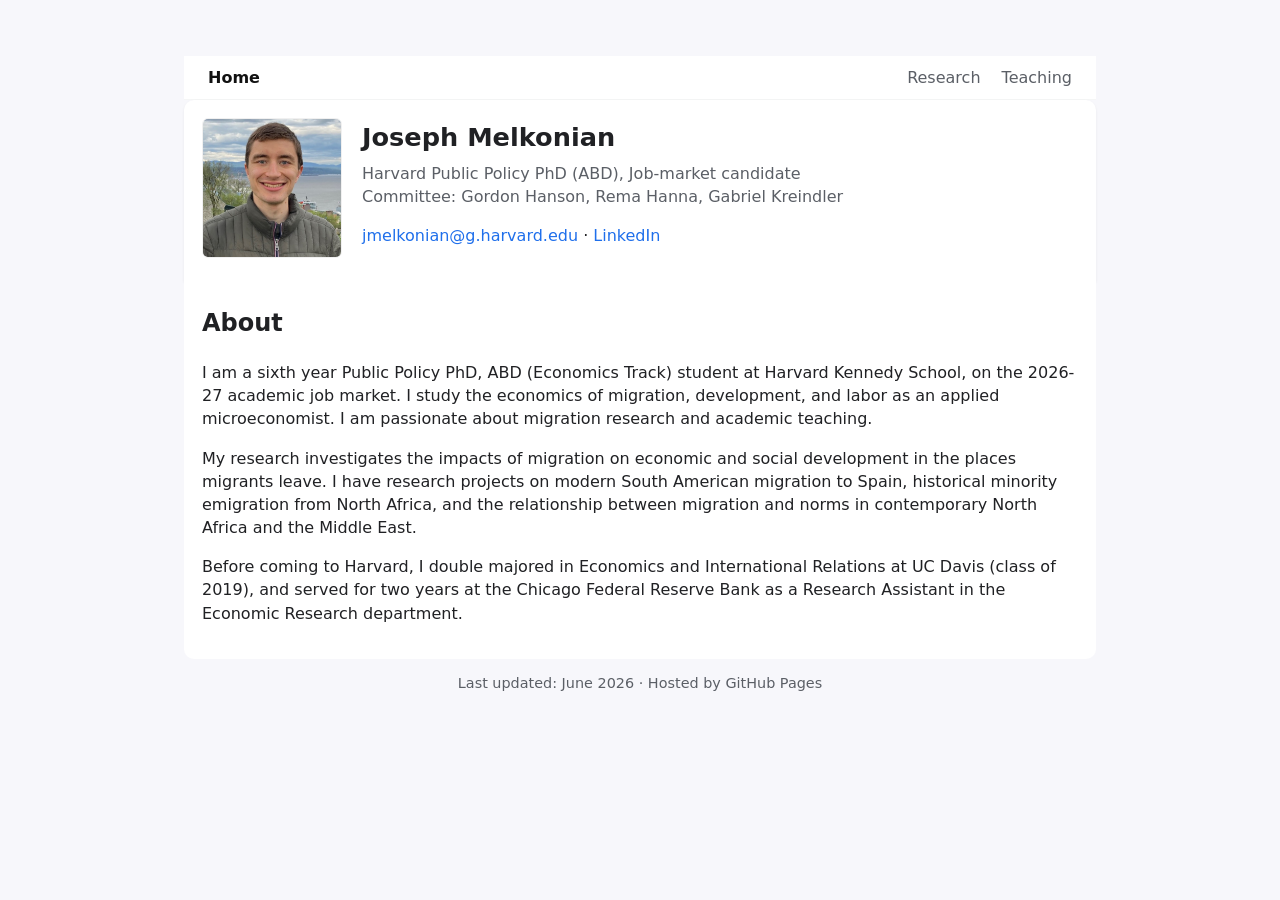
==== index.html @ ad6449de "Update brand link text to 'Home'" ====
<!doctype html>
<html lang="en">
<head>
  <meta charset="utf-8" />
  <meta name="viewport" content="width=device-width, initial-scale=1" />
  <title>Joseph Melkonian</title>
  <link rel="stylesheet" href="css/styles.css">
</head>
<body>
  <main class="container">
    <header class="site-header">
      <div class="header-inner">
        <a class="brand" href="index.html">Home</a> 
        <nav class="site-nav">
          <a href="research.html">Research</a>
          <a href="teaching.html">Teaching</a>
          <!-- <a href="melkonian_resume_late_may2026.pdf" target="_blank" rel="noopener">CV</a> -->
        </nav>
      </div>
    </header>
    <header class="profile-header">
      <div class="photo">
        <img src="images/melkonian_headshot.JPG" alt="Profile photo: Joseph Melkonian">
      </div>
      <div class="intro">
        <h1>Joseph Melkonian</h1> 
        <p class="title">Harvard Public Policy PhD (ABD), Job-market candidate
          <br> Committee: Gordon Hanson, Rema Hanna, Gabriel Kreindler </p>
        <p class="contact">
          <a href="mailto:jmelkonian@g.harvard.edu">jmelkonian@g.harvard.edu</a> <!-- · <a href="melkonian_resume_late_may2026.pdf" target="_blank" rel="noopener">CV (PDF)</a> --> · <a href="https://www.linkedin.com/in/joseph-melkonian/">LinkedIn</a>
        </p>
      </div>
    </header>

    <section >
        <h2>About</h2>
        <p>
            I am a sixth year Public Policy PhD, ABD (Economics Track) student at Harvard Kennedy School, on the 2026-27 academic job market. 
            I study the economics of migration, development, and labor as an applied microeconomist. I am passionate about migration research and academic teaching. 
            
        </p>

        <p>
            My research investigates the impacts of migration on economic and social development in the places migrants leave. I have research projects on modern South American migration to Spain, 
            historical minority emigration from North Africa, and the relationship between migration and norms in contemporary North Africa and the Middle East. 
            
            <!-- comment For my job market paper I analyze international census and labor force survey microdata to study the impact of a recession in a migrant destination country (Spain) 
            on development in a migrant sending country (Ecuador); I find the recession propagates to migrant origin regions through return migration. -->
        </p>

        <!-- <p>
            I twice taught an original sophomore tutorial at Harvard College on the Economics of Migration in the Middle East and North Africa, 
            developing student research and writing skills while introducing undergraduates to economic migration research. 
            I thrice served as a Teaching Fellow and Lead Proctor for Intermediate Microeconomics (ECON 1010A), 
            innovating new protocols to support testing integrity for classes of nearly three hundred students.
        </p> -->

        <p>
            Before coming to Harvard, I double majored in Economics and International Relations at UC Davis (class of 2019), 
            and served for two years at the Chicago Federal Reserve Bank as a Research Assistant in the Economic Research department. 
            <!-- comment 's Insurance Initiative. !-->  
        </p>

        <!-- <ul class="quick-links">
          <li><a href="research.html">Research Experience</a></li>
          <li><a href="teaching.html">Teaching Experience</a></li>
        </ul> -->

    </section>

    <footer class="foot">
      <p>Last updated: June 2026 · Hosted by GitHub Pages</p>
    </footer>
  </main>
</body>
</html>
---- css/styles.css ----
:root{
  --bg:#f7f7fb;
  --card:#ffffff;
  --muted:#5b5f66;
  --accent:#1f6feb;
  --max-width:960px;
}
*{box-sizing:border-box}
body{font-family:system-ui,-apple-system,Segoe UI,Roboto,'Helvetica Neue',Arial;line-height:1.45;margin:0;background:var(--bg);color:#202124}
.container{max-width:var(--max-width);margin:32px auto;padding:24px}
.profile-header{display:flex;gap:20px;align-items:center;padding:18px;background:var(--card);border-radius:10px 10px 0 0;box-shadow:0 1px 3px rgba(16,24,40,0.06);margin-bottom:0}
.profile-header + section{border-radius:0 0 10px 10px;box-shadow:none;padding-top:4px}
.photo img{width:140px;height:140px;object-fit:cover;border-radius:6px;border:1px solid rgba(0,0,0,0.06)}
.intro h1{margin:0;font-size:1.6rem}
.intro .title{color:var(--muted);margin-top:6px}
.contact a{color:var(--accent);text-decoration:none}

h3 {
  margin-top: 0;
  font-weight: 600;
}

.content-grid{display:grid;grid-template-columns:1fr 280px;gap:20px;margin-top:18px}
section, aside{background:var(--card);padding:18px;border-radius:10px;box-shadow:0 1px 2px rgba(16,24,40,0.04)}
aside h3{margin-top:0}

.foot{text-align:center;color:var(--muted);font-size:0.9rem;margin-top:14px}

@media (max-width:820px){
  .content-grid{grid-template-columns:1fr}
  .profile-header{flex-direction:row}
  .photo img{width:110px;height:110px}
}

/* Site header */
.site-header{background:var(--card);border-bottom:1px solid rgba(16,24,40,0.04);padding:10px 0}
.site-header .header-inner{max-width:var(--max-width);margin:0 auto;display:flex;align-items:center;justify-content:space-between;padding:0 24px}
.site-header .brand{font-weight:700;color:#111;text-decoration:none}
.site-nav a{margin-left:16px;color:var(--muted);text-decoration:none;font-weight:500}
.site-nav a:hover{color:var(--accent)}

.meta{color:var(--muted);font-size:0.95rem;margin-top:0}

.course{margin-bottom:24px}
.course:last-child{margin-bottom:0}

@media (max-width:600px){
  .site-header .header-inner{flex-direction:column;align-items:flex-start;gap:8px}
  .site-nav a{margin-left:0;margin-right:12px}
}
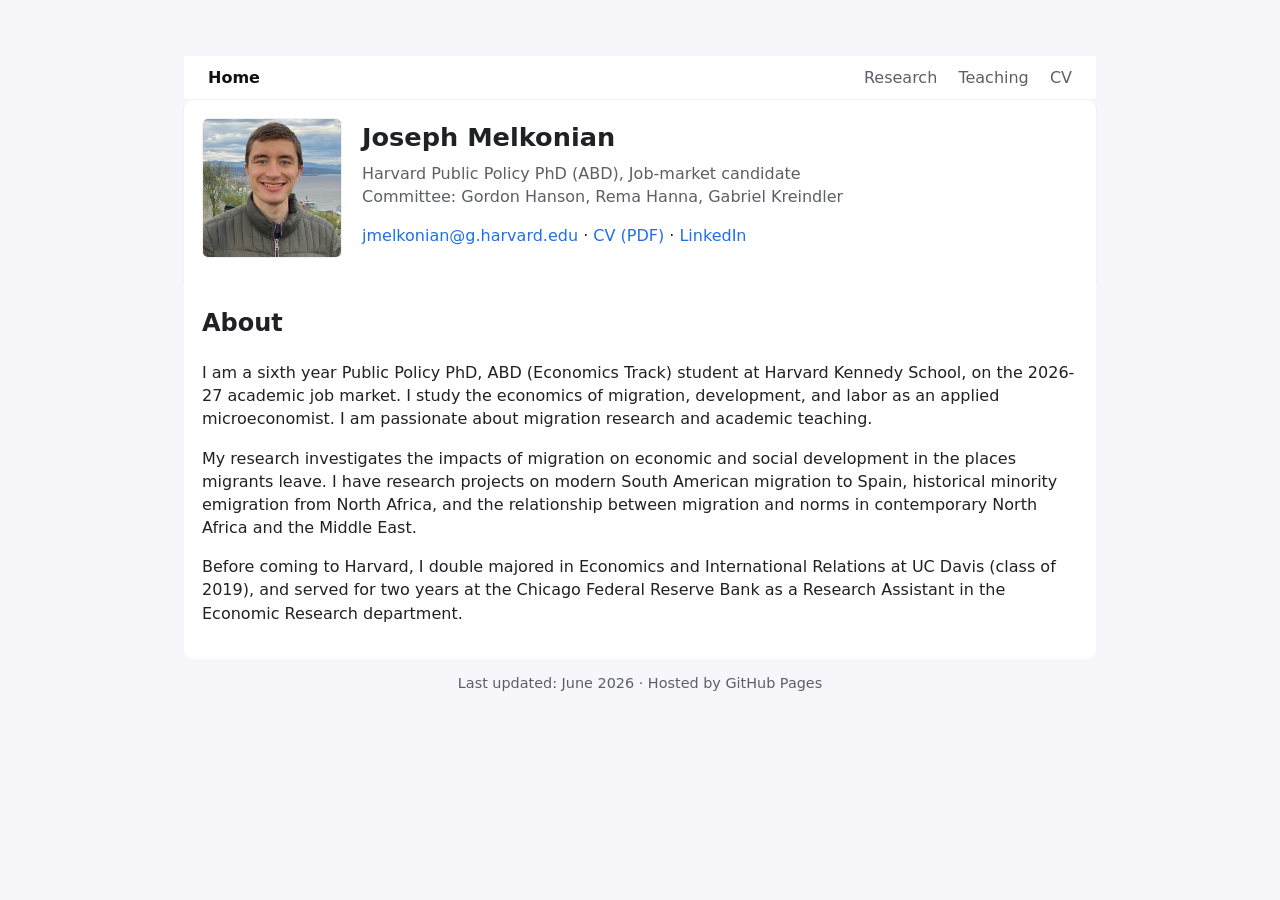
==== commit 5dcfae3f: "Update CV link and email section in index.html" ====
--- a/index.html
+++ b/index.html
@@ -14,7 +14,7 @@
         <nav class="site-nav">
           <a href="research.html">Research</a>
           <a href="teaching.html">Teaching</a>
-          <!-- <a href="melkonian_resume_late_may2026.pdf" target="_blank" rel="noopener">CV</a> -->
+          <a href="melkonian_cv_aug_2026.pdf" target="_blank" rel="noopener">CV</a>
         </nav>
       </div>
     </header>
@@ -27,7 +27,7 @@
         <p class="title">Harvard Public Policy PhD (ABD), Job-market candidate
           <br> Committee: Gordon Hanson, Rema Hanna, Gabriel Kreindler </p>
         <p class="contact">
-          <a href="mailto:jmelkonian@g.harvard.edu">jmelkonian@g.harvard.edu</a> <!-- · <a href="melkonian_resume_late_may2026.pdf" target="_blank" rel="noopener">CV (PDF)</a> --> · <a href="https://www.linkedin.com/in/joseph-melkonian/">LinkedIn</a>
+          <a href="mailto:jmelkonian@g.harvard.edu">jmelkonian@g.harvard.edu</a> · <a href="melkonian_cv_aug_2026.pdf" target="_blank" rel="noopener">CV (PDF)</a> · <a href="https://www.linkedin.com/in/joseph-melkonian/">LinkedIn</a>
         </p>
       </div>
     </header>
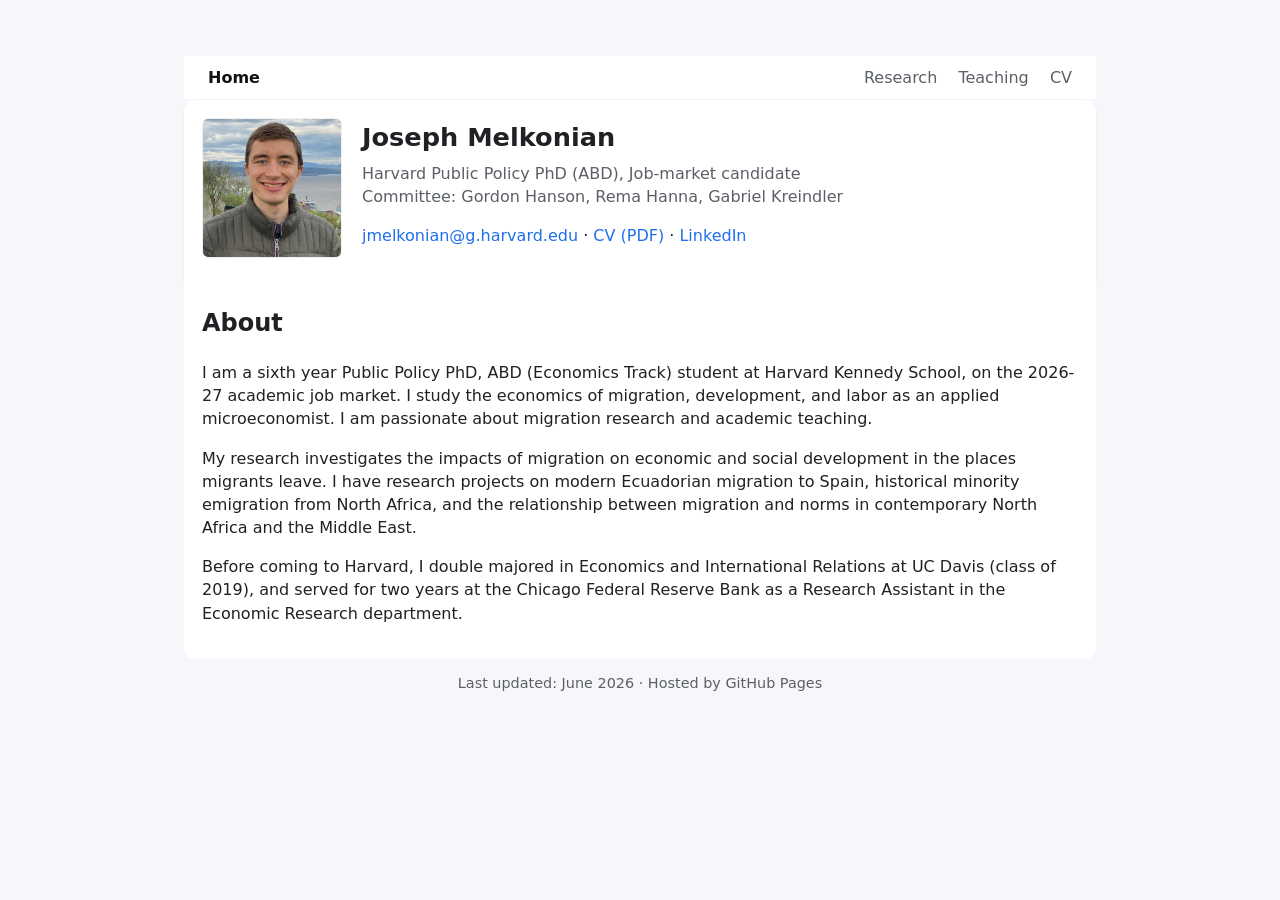
==== commit 9a9dc050: "Update research focus from South American to Ecuadorian migration" ====
--- a/index.html
+++ b/index.html
@@ -41,7 +41,7 @@
         </p>
 
         <p>
-            My research investigates the impacts of migration on economic and social development in the places migrants leave. I have research projects on modern South American migration to Spain, 
+            My research investigates the impacts of migration on economic and social development in the places migrants leave. I have research projects on modern Ecuadorian migration to Spain, 
             historical minority emigration from North Africa, and the relationship between migration and norms in contemporary North Africa and the Middle East. 
             
             <!-- comment For my job market paper I analyze international census and labor force survey microdata to study the impact of a recession in a migrant destination country (Spain) 
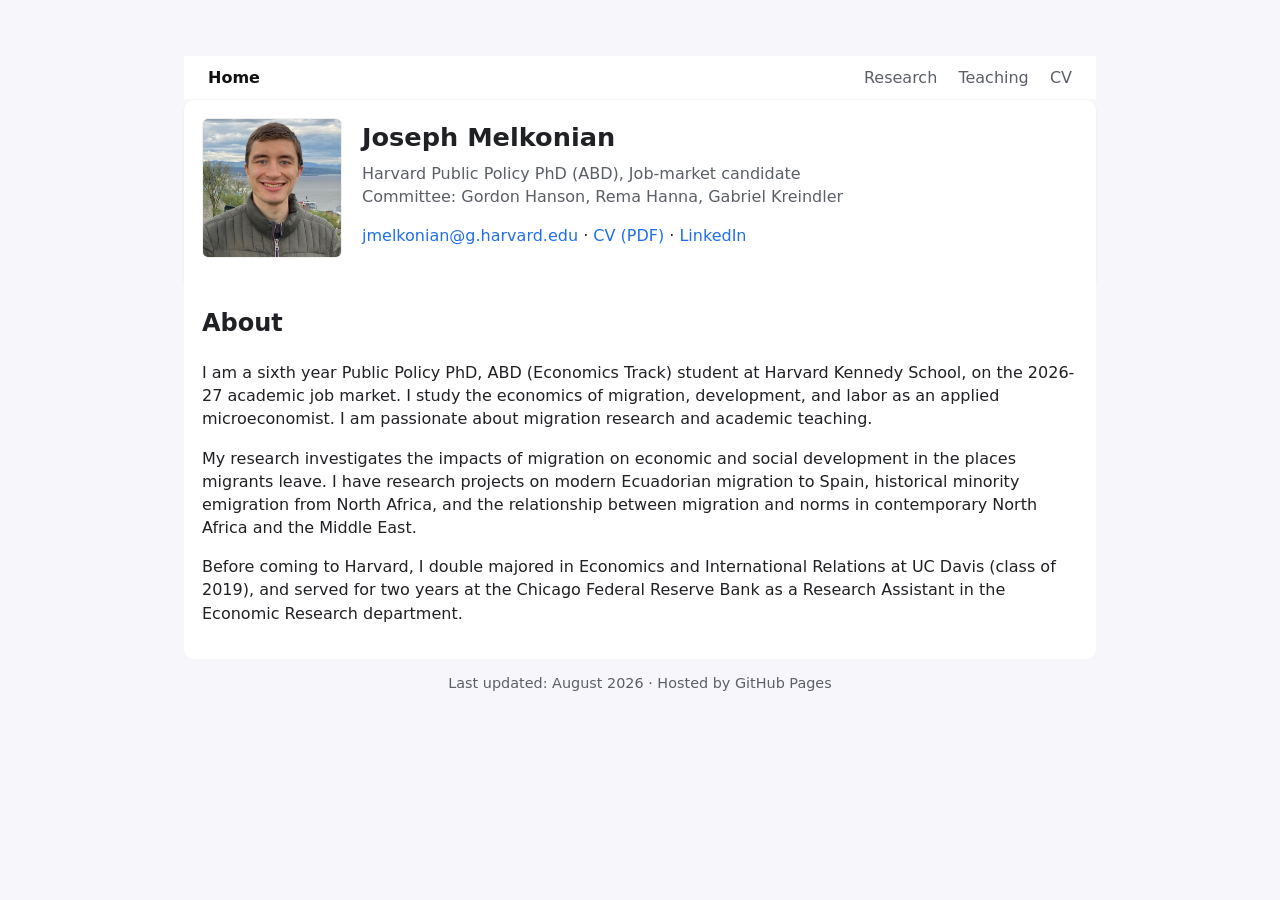
==== commit 5a5c5e5d: "Update last updated date in footer" ====
--- a/index.html
+++ b/index.html
@@ -69,7 +69,7 @@
     </section>
 
     <footer class="foot">
-      <p>Last updated: June 2026 · Hosted by GitHub Pages</p>
+      <p>Last updated: August 2026 · Hosted by GitHub Pages</p>
     </footer>
   </main>
 </body>
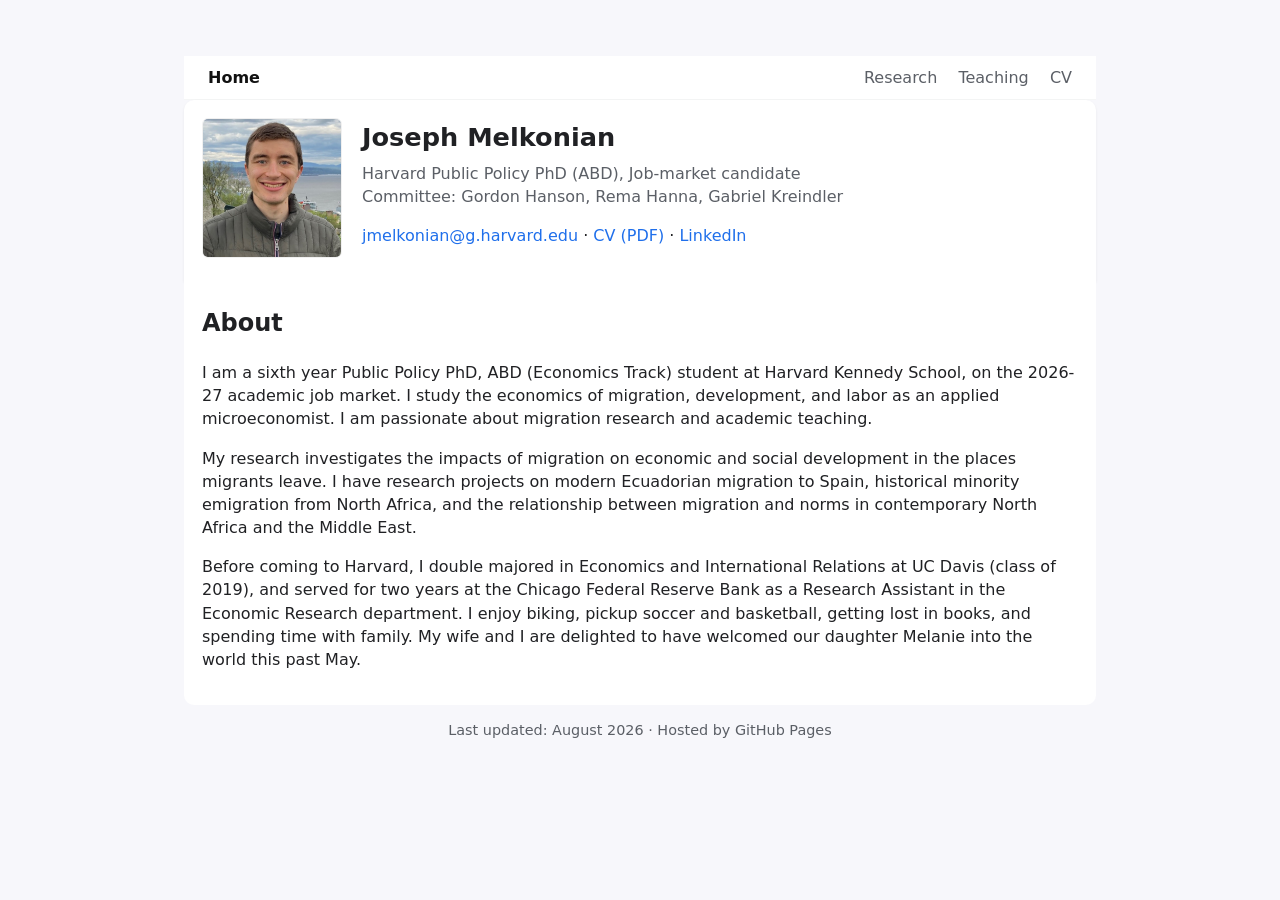
==== commit 3c91e400: "Update personal information in index.html Added personal interests and family information." ====
--- a/index.html
+++ b/index.html
@@ -58,6 +58,8 @@
         <p>
             Before coming to Harvard, I double majored in Economics and International Relations at UC Davis (class of 2019), 
             and served for two years at the Chicago Federal Reserve Bank as a Research Assistant in the Economic Research department. 
+            I enjoy biking, pickup soccer and basketball, getting lost in books, and spending time with family. 
+            My wife and I are delighted to have welcomed our daughter Melanie into the world this past May. 
             <!-- comment 's Insurance Initiative. !-->  
         </p>
 
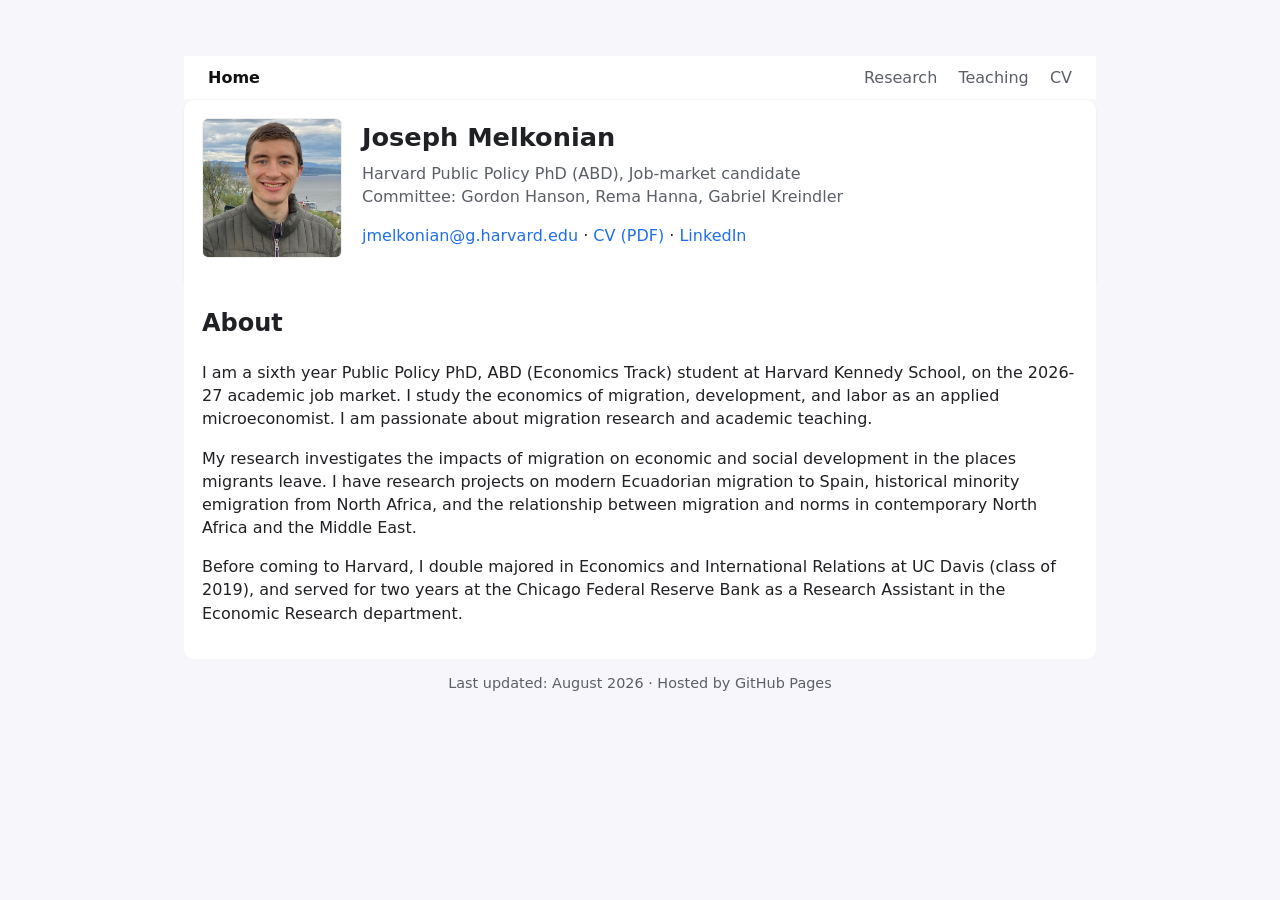
==== commit d329663a: "Add Google site verification meta tag" ====
--- a/index.html
+++ b/index.html
@@ -3,6 +3,7 @@
 <head>
   <meta charset="utf-8" />
   <meta name="viewport" content="width=device-width, initial-scale=1" />
+  <meta name="google-site-verification" content="09JhG6fdlHz6kO8kMZOuicw0uHYEpfqvG0ezNS4bR2U" />
   <title>Joseph Melkonian</title>
   <link rel="stylesheet" href="css/styles.css">
 </head>
@@ -58,8 +59,6 @@
         <p>
             Before coming to Harvard, I double majored in Economics and International Relations at UC Davis (class of 2019), 
             and served for two years at the Chicago Federal Reserve Bank as a Research Assistant in the Economic Research department. 
-            I enjoy biking, pickup soccer and basketball, getting lost in books, and spending time with family. 
-            My wife and I are delighted to have welcomed our daughter Melanie into the world this past May. 
             <!-- comment 's Insurance Initiative. !-->  
         </p>
 
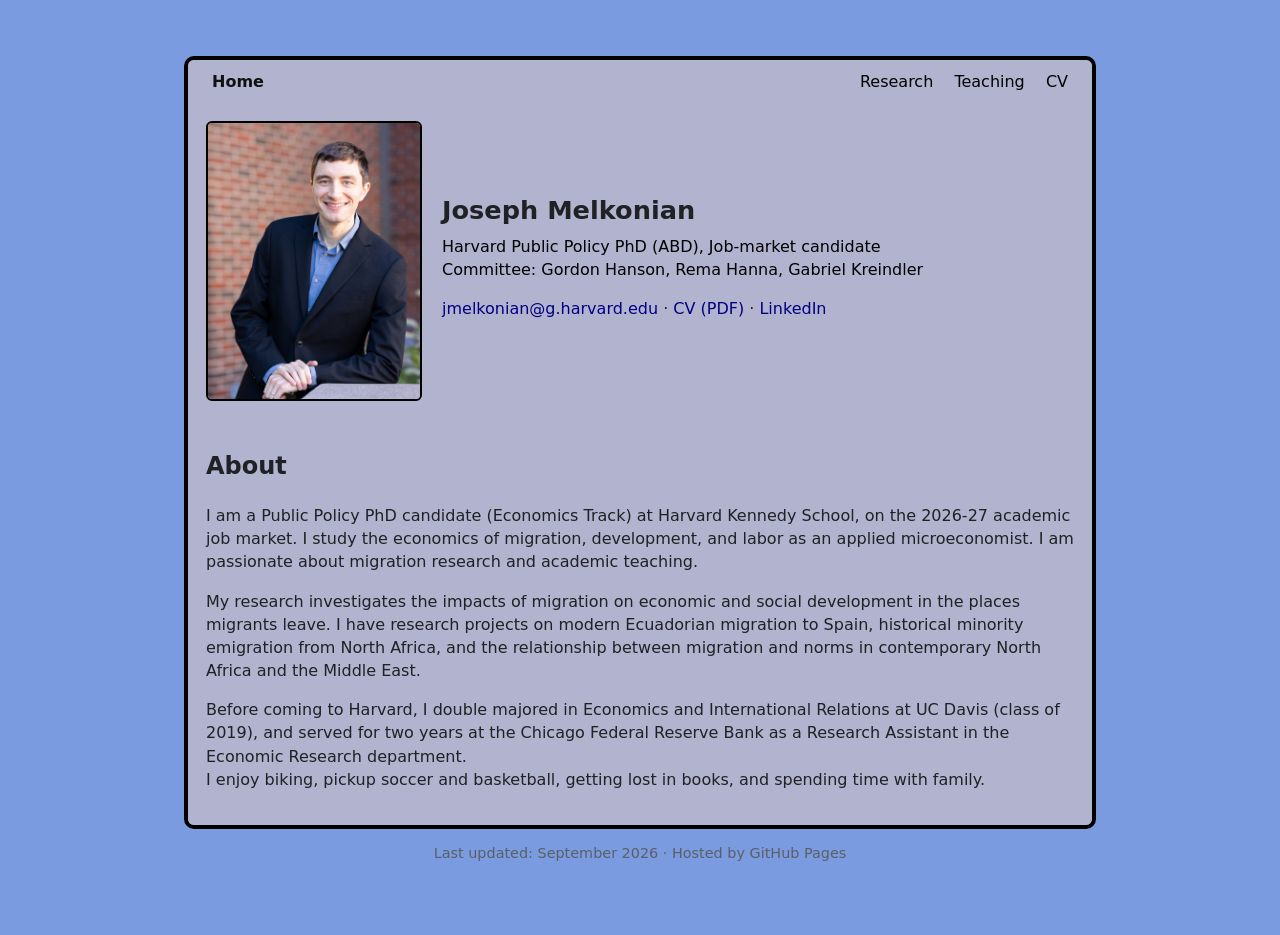
==== commit 1b17e301: "modified:   css/styles.css 	modified:   images/joseph_professional_headshot.jpg 	modified:   index.h" ====
--- a/index.html
+++ b/index.html
@@ -9,6 +9,7 @@
 </head>
 <body>
   <main class="container">
+    <div class="content-frame">
     <header class="site-header">
       <div class="header-inner">
         <a class="brand" href="index.html">Home</a> 
@@ -21,7 +22,7 @@
     </header>
     <header class="profile-header">
       <div class="photo">
-        <img src="images/melkonian_headshot.JPG" alt="Profile photo: Joseph Melkonian">
+        <img src="images/joseph_professional_headshot.jpg" alt="Profile photo: Joseph Melkonian">
       </div>
       <div class="intro">
         <h1>Joseph Melkonian</h1> 
@@ -36,7 +37,7 @@
     <section >
         <h2>About</h2>
         <p>
-            I am a sixth year Public Policy PhD, ABD (Economics Track) student at Harvard Kennedy School, on the 2026-27 academic job market. 
+            I am a Public Policy PhD candidate (Economics Track) at Harvard Kennedy School, on the 2026-27 academic job market. 
             I study the economics of migration, development, and labor as an applied microeconomist. I am passionate about migration research and academic teaching. 
             
         </p>
@@ -58,7 +59,8 @@
 
         <p>
             Before coming to Harvard, I double majored in Economics and International Relations at UC Davis (class of 2019), 
-            and served for two years at the Chicago Federal Reserve Bank as a Research Assistant in the Economic Research department. 
+            and served for two years at the Chicago Federal Reserve Bank as a Research Assistant in the Economic Research department.
+            <br> I enjoy biking, pickup soccer and basketball, getting lost in books, and spending time with family. 
             <!-- comment 's Insurance Initiative. !-->  
         </p>
 
@@ -68,9 +70,10 @@
         </ul> -->
 
     </section>
+    </div>
 
     <footer class="foot">
-      <p>Last updated: August 2026 · Hosted by GitHub Pages</p>
+      <p>Last updated: September 2026 · Hosted by GitHub Pages</p>
     </footer>
   </main>
 </body>
--- a/css/styles.css
+++ b/css/styles.css
@@ -1,6 +1,6 @@
 :root{
-  --bg:#f7f7fb;
-  --card:#ffffff;
+  --bg:#7a9be0;
+  --card:#b2b3cf;
   --muted:#5b5f66;
   --accent:#1f6feb;
   --max-width:960px;
@@ -8,12 +8,14 @@
 *{box-sizing:border-box}
 body{font-family:system-ui,-apple-system,Segoe UI,Roboto,'Helvetica Neue',Arial;line-height:1.45;margin:0;background:var(--bg);color:#202124}
 .container{max-width:var(--max-width);margin:32px auto;padding:24px}
-.profile-header{display:flex;gap:20px;align-items:center;padding:18px;background:var(--card);border-radius:10px 10px 0 0;box-shadow:0 1px 3px rgba(16,24,40,0.06);margin-bottom:0}
-.profile-header + section{border-radius:0 0 10px 10px;box-shadow:none;padding-top:4px}
-.photo img{width:140px;height:140px;object-fit:cover;border-radius:6px;border:1px solid rgba(0,0,0,0.06)}
+.content-frame{border:4px solid #000;border-radius:10px;overflow:hidden}
+.content-frame > section{border-radius:0;box-shadow:none}
+.profile-header{display:flex;gap:20px;align-items:center;padding:18px;background:var(--card);border:0;border-radius:0;box-shadow:none;margin-bottom:0}
+.profile-header + section{border:0;border-radius:0;box-shadow:none;padding-top:4px}
+.photo img{width:216px;height:280px;object-fit:cover;border-radius:6px;border:2px solid #000}
 .intro h1{margin:0;font-size:1.6rem}
-.intro .title{color:var(--muted);margin-top:6px}
-.contact a{color:var(--accent);text-decoration:none}
+.intro .title{color:#000;margin-top:6px}
+.contact a{color:#000080;text-decoration:none}
 
 h3 {
   margin-top: 0;
@@ -29,15 +31,20 @@
 @media (max-width:820px){
   .content-grid{grid-template-columns:1fr}
   .profile-header{flex-direction:row}
-  .photo img{width:110px;height:110px}
+  .photo img{width:168px;height:224px}
 }
 
 /* Site header */
-.site-header{background:var(--card);border-bottom:1px solid rgba(16,24,40,0.04);padding:10px 0}
+.site-header{background:var(--card);border:0;padding:10px 0;border-radius:0}
 .site-header .header-inner{max-width:var(--max-width);margin:0 auto;display:flex;align-items:center;justify-content:space-between;padding:0 24px}
 .site-header .brand{font-weight:700;color:#111;text-decoration:none}
-.site-nav a{margin-left:16px;color:var(--muted);text-decoration:none;font-weight:500}
-.site-nav a:hover{color:var(--accent)}
+.site-nav a{margin-left:16px;color:#000;text-decoration:none;font-weight:500}
+.site-nav a:hover{color:#000080}
+
+.teaching-page .meta{color:inherit}
+.research-page a{color:#000080}
+.research-page .site-nav a{color:#000}
+.research-page .site-nav a:hover{color:#000080}
 
 .meta{color:var(--muted);font-size:0.95rem;margin-top:0}
 
